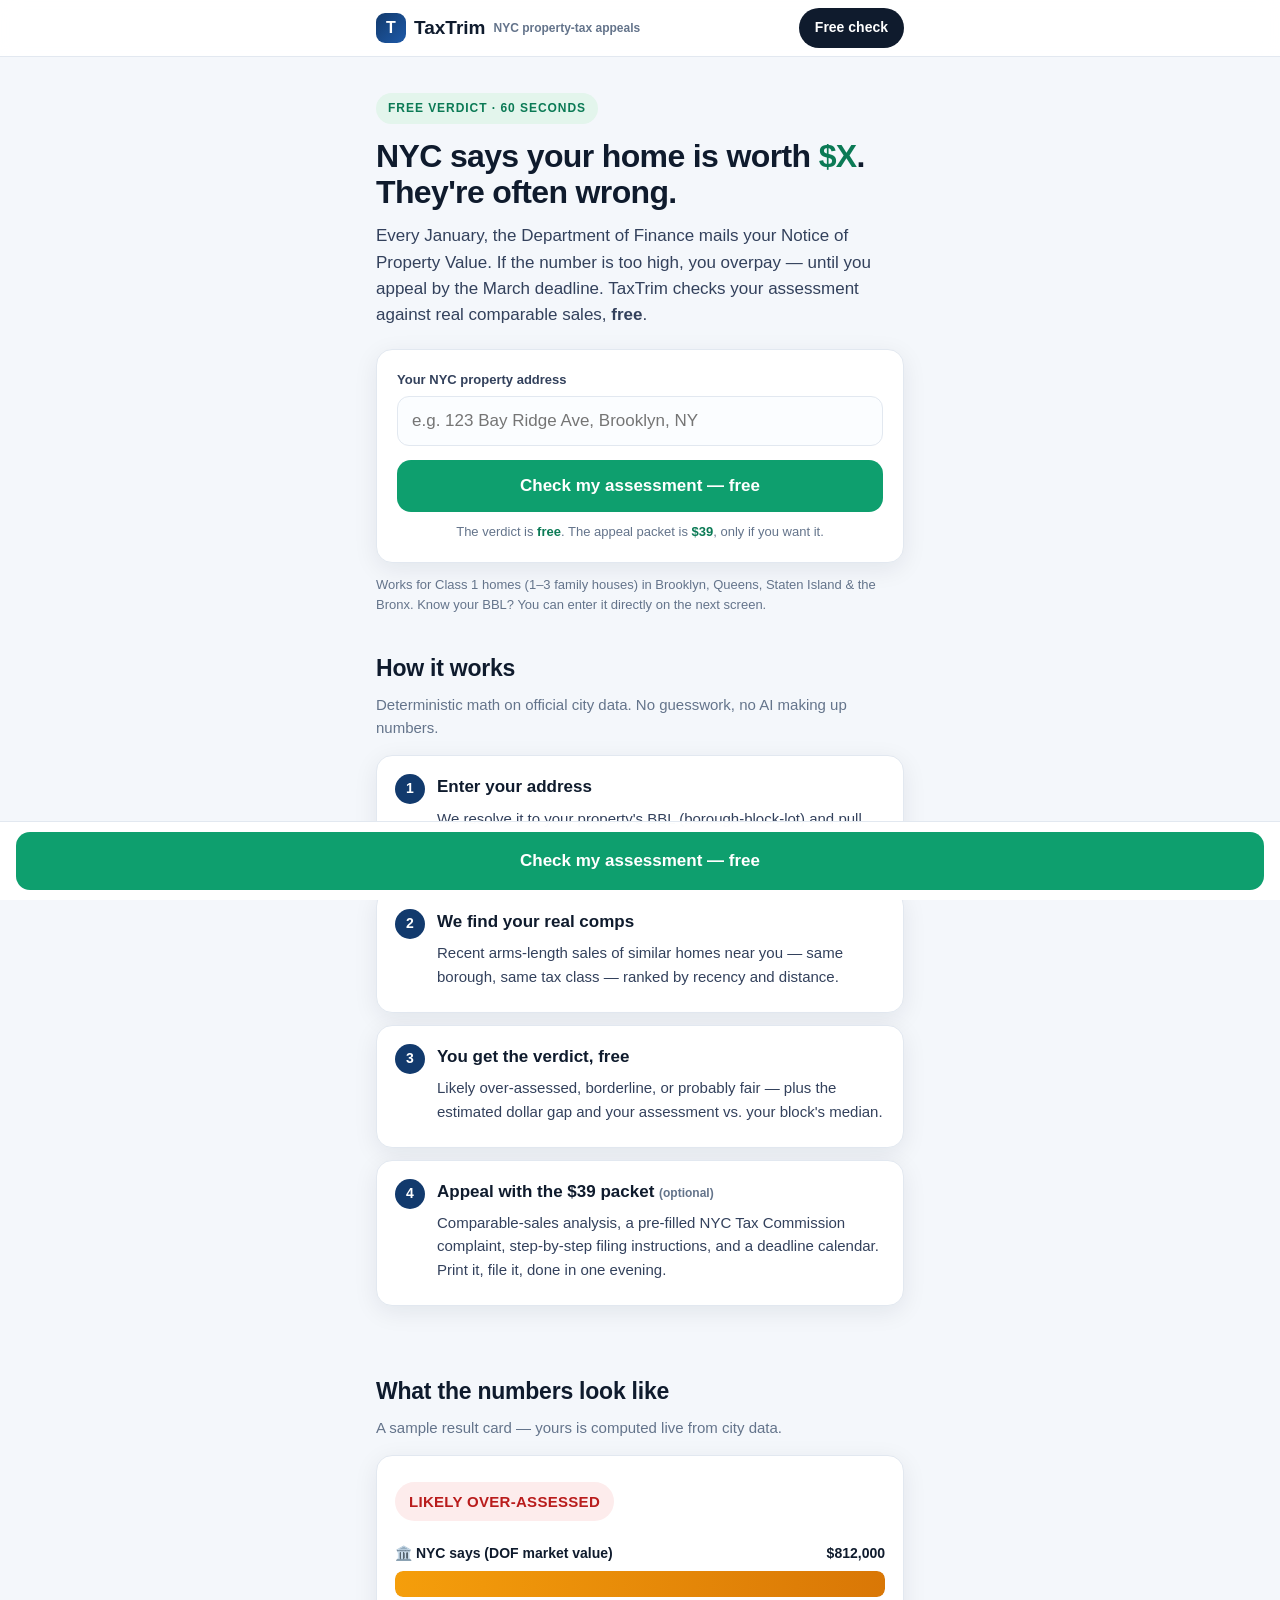
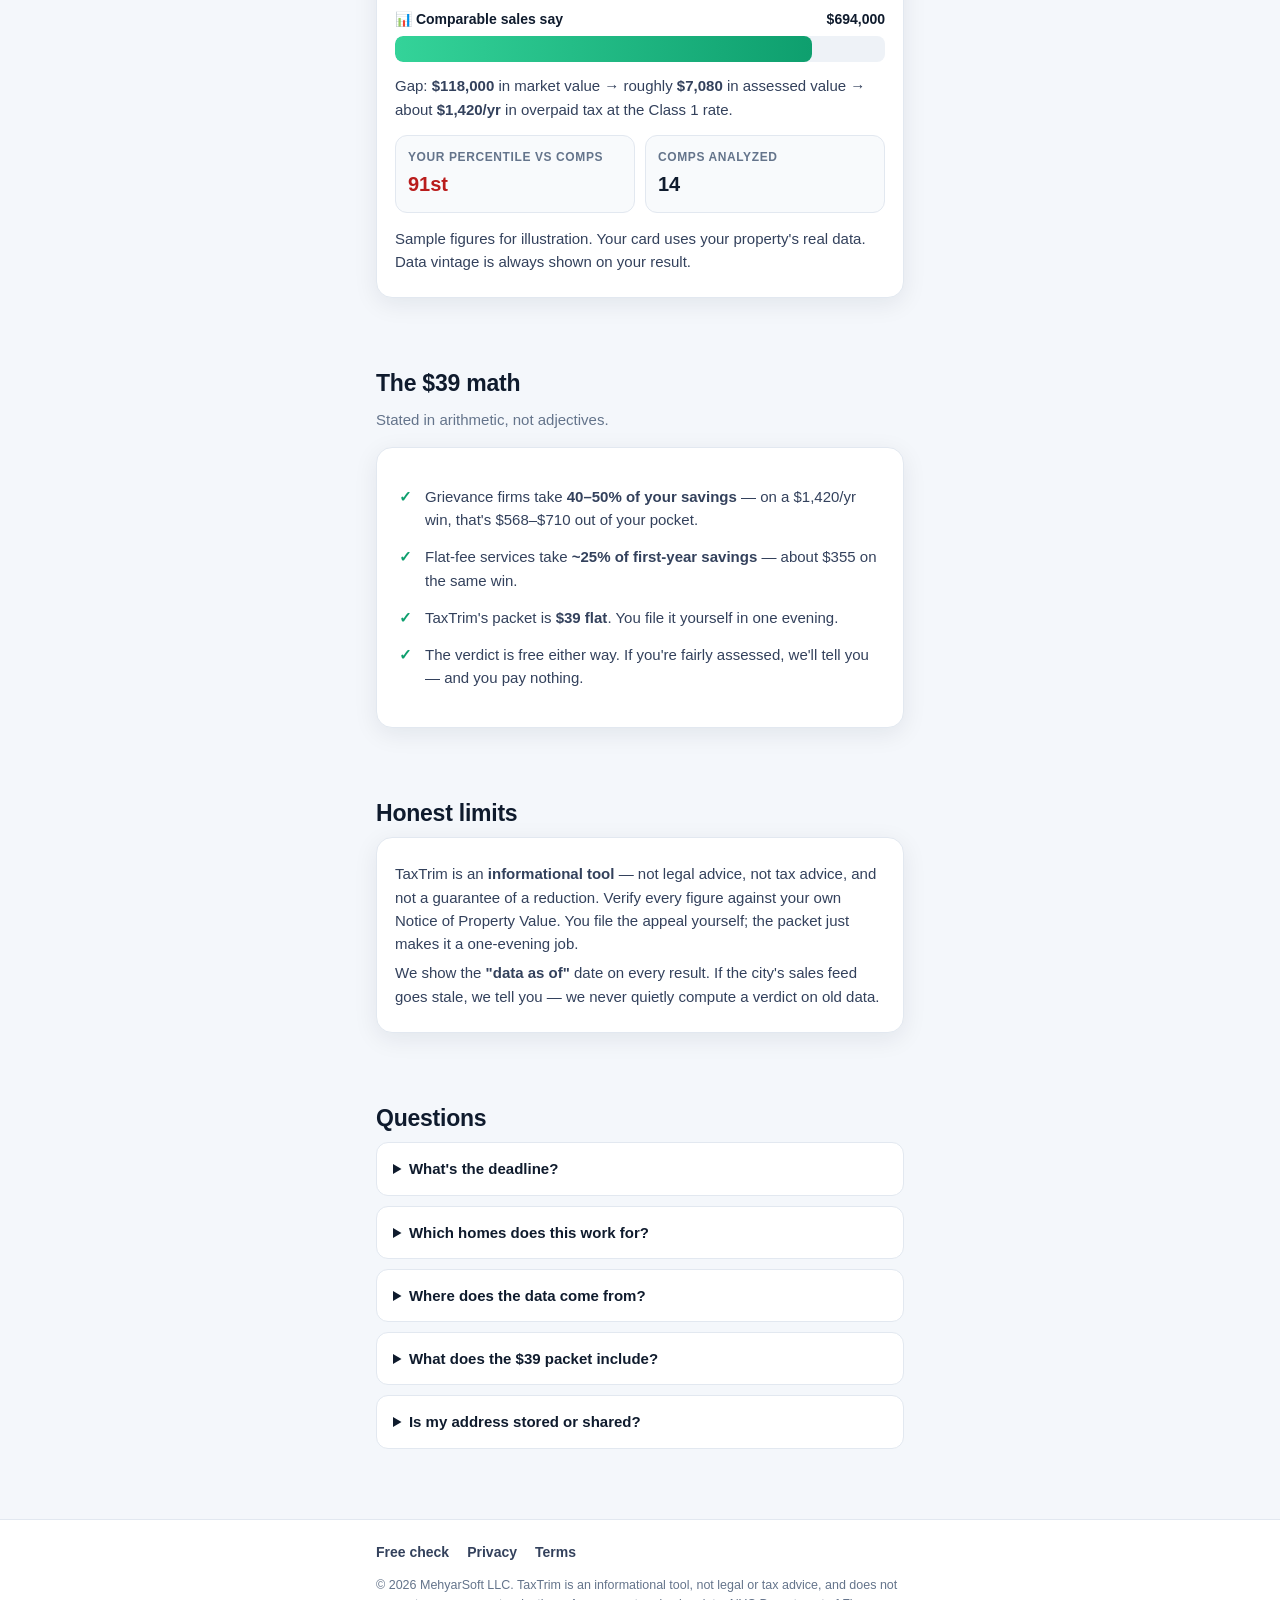
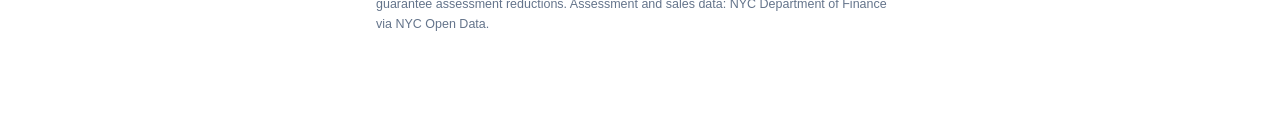
==== index.html @ 87673c1d "TaxTrim v1: free verdict engine, paid packet flow, legal pages" ====
<!DOCTYPE html>
<html lang="en">
<head>
<meta charset="utf-8">
<meta name="viewport" content="width=device-width, initial-scale=1, viewport-fit=cover">
<title>TaxTrim — NYC says your home is worth $X. They're often wrong.</title>
<meta name="description" content="Free 60-second check: is New York City over-assessing your home? Get your verdict free, then the $39 appeal packet with a pre-filled Tax Commission complaint.">
<link rel="stylesheet" href="/styles.css">
<link rel="icon" href="data:image/svg+xml,<svg xmlns='http://www.w3.org/2000/svg' viewBox='0 0 100 100'><text y='.9em' font-size='90'>🏠</text></svg>">
</head>
<body>
<header class="site-header">
  <div class="wrap">
    <a class="brand" href="/"><span class="mark">T</span> TaxTrim <small>NYC property-tax appeals</small></a>
    <a class="nav-cta" href="/check.html">Free check</a>
  </div>
</header>

<main class="wrap">
  <section class="hero">
    <span class="eyebrow">Free verdict · 60 seconds</span>
    <h1>NYC says your home is worth <span class="strike">$X</span>.<br>They're often wrong.</h1>
    <p class="lede">Every January, the Department of Finance mails your Notice of Property Value. If the number is too high, you overpay — until you appeal by the March deadline. TaxTrim checks your assessment against real comparable sales, <strong>free</strong>.</p>

    <div class="hero-card">
      <form id="hero-form" action="/check.html" method="get">
        <div class="field">
          <label for="hero-address">Your NYC property address</label>
          <input id="hero-address" name="address" type="text" inputmode="text" autocomplete="street-address"
                 placeholder="e.g. 123 Bay Ridge Ave, Brooklyn, NY" required>
        </div>
        <button class="btn" type="submit">Check my assessment — free</button>
      </form>
      <p class="free-note">The verdict is <strong>free</strong>. The appeal packet is <strong>$39</strong>, only if you want it.</p>
    </div>
    <p class="hint">Works for Class 1 homes (1–3 family houses) in Brooklyn, Queens, Staten Island &amp; the Bronx. Know your BBL? You can enter it directly on the next screen.</p>
  </section>

  <section class="section">
    <h2>How it works</h2>
    <p class="sub">Deterministic math on official city data. No guesswork, no AI making up numbers.</p>
    <div class="card step"><div class="n">1</div><div><h3>Enter your address</h3><p>We resolve it to your property's BBL (borough-block-lot) and pull your official Department of Finance assessment.</p></div></div>
    <div class="card step"><div class="n">2</div><div><h3>We find your real comps</h3><p>Recent arms-length sales of similar homes near you — same borough, same tax class — ranked by recency and distance.</p></div></div>
    <div class="card step"><div class="n">3</div><div><h3>You get the verdict, free</h3><p>Likely over-assessed, borderline, or probably fair — plus the estimated dollar gap and your assessment vs. your block's median.</p></div></div>
    <div class="card step"><div class="n">4</div><div><h3>Appeal with the $39 packet <span class="tiny">(optional)</span></h3><p>Comparable-sales analysis, a pre-filled NYC Tax Commission complaint, step-by-step filing instructions, and a deadline calendar. Print it, file it, done in one evening.</p></div></div>
  </section>

  <section class="section">
    <h2>What the numbers look like</h2>
    <p class="sub">A sample result card — yours is computed live from city data.</p>
    <div class="card">
      <span class="verdict-badge over">LIKELY OVER-ASSESSED</span>
      <div class="vs">
        <div class="vs-row">
          <div class="lab"><span>🏛️ NYC says (DOF market value)</span><span class="val">$812,000</span></div>
          <div class="bar nyc"><i style="width:100%"></i></div>
        </div>
        <div class="vs-row">
          <div class="lab"><span>📊 Comparable sales say</span><span class="val">$694,000</span></div>
          <div class="bar true"><i style="width:85%"></i></div>
        </div>
      </div>
      <p class="vs-caption">Gap: <strong>$118,000</strong> in market value → roughly <strong>$7,080</strong> in assessed value → about <strong>$1,420/yr</strong> in overpaid tax at the Class 1 rate.</p>
      <div class="stat-grid">
        <div class="stat"><div class="k">Your percentile vs comps</div><div class="v bad">91st</div></div>
        <div class="stat"><div class="k">Comps analyzed</div><div class="v">14</div></div>
      </div>
      <p class="tiny">Sample figures for illustration. Your card uses your property's real data. Data vintage is always shown on your result.</p>
    </div>
  </section>

  <section class="section">
    <h2>The $39 math</h2>
    <p class="sub">Stated in arithmetic, not adjectives.</p>
    <div class="card">
      <ul class="check-list">
        <li>Grievance firms take <strong>40–50% of your savings</strong> — on a $1,420/yr win, that's $568–$710 out of your pocket.</li>
        <li>Flat-fee services take <strong>~25% of first-year savings</strong> — about $355 on the same win.</li>
        <li>TaxTrim's packet is <strong>$39 flat</strong>. You file it yourself in one evening.</li>
        <li>The verdict is free either way. If you're fairly assessed, we'll tell you — and you pay nothing.</li>
      </ul>
    </div>
  </section>

  <section class="section">
    <h2>Honest limits</h2>
    <div class="card">
      <p>TaxTrim is an <strong>informational tool</strong> — not legal advice, not tax advice, and not a guarantee of a reduction. Verify every figure against your own Notice of Property Value. You file the appeal yourself; the packet just makes it a one-evening job.</p>
      <p>We show the <strong>"data as of"</strong> date on every result. If the city's sales feed goes stale, we tell you — we never quietly compute a verdict on old data.</p>
    </div>
  </section>

  <section class="section">
    <h2>Questions</h2>
    <details class="faq"><summary>What's the deadline?</summary><p>The NYC Tax Commission filing deadline for Class 1 properties is typically mid-March each year — it moves slightly, so your packet includes that year's exact deadline pulled from the Tax Commission calendar each January. Miss it and the number locks in for the year.</p></details>
    <details class="faq"><summary>Which homes does this work for?</summary><p>Class 1 properties: 1-, 2-, and 3-family homes in Brooklyn, Queens, Staten Island, and the Bronx. Condos and co-ops (Class 2) use a different valuation method — the check will tell you if your property isn't a fit.</p></details>
    <details class="faq"><summary>Where does the data come from?</summary><p>NYC Open Data: the Department of Finance property assessment roll, the rolling calendar sales file, and PLUTO for locations. Every result card stamps its data vintage.</p></details>
    <details class="faq"><summary>What does the $39 packet include?</summary><p>Your comparable-sales analysis with ranked comps, a pre-filled Tax Commission complaint narrative drafted from your exact numbers, step-by-step filing instructions, the deadline calendar, and a printable PDF. Plus an optional $49/year Assessment Watch that monitors your BBL and re-runs every January.</p></details>
    <details class="faq"><summary>Is my address stored or shared?</summary><p>Your address is used to look up public assessment records and compute your verdict. We never sell your data. Email is only used for your results and the packet you buy — one-click unsubscribe on everything, always. See our <a href="/privacy.html">privacy policy</a>.</p></details>
  </section>

  <div class="sticky-cta"><a class="btn" href="/check.html">Check my assessment — free</a></div>
</main>

<footer class="site-footer">
  <div class="wrap">
    <nav>
      <a href="/check.html">Free check</a>
      <a href="/privacy.html">Privacy</a>
      <a href="/terms.html">Terms</a>
    </nav>
    <p class="disclaimer">© 2026 MehyarSoft LLC. TaxTrim is an informational tool, not legal or tax advice, and does not guarantee assessment reductions. Assessment and sales data: NYC Department of Finance via NYC Open Data.</p>
  </div>
</footer>
<script>
document.getElementById('hero-form').addEventListener('submit', function(e){
  var v = document.getElementById('hero-address').value.trim();
  if (!v) { e.preventDefault(); }
});
</script>
</body>
</html>
---- styles.css ----
/* TaxTrim — mobile-first design system. Assume iPhone 390px. */
:root {
  --ink: #0f1b2d;
  --ink-soft: #33415c;
  --muted: #64748b;
  --paper: #ffffff;
  --bg: #f4f7fb;
  --card: #ffffff;
  --line: #e2e8f0;
  --accent: #0e9f6e;      /* money green */
  --accent-deep: #0b7a55;
  --navy: #123a6d;        /* civic blue */
  --warn: #d97706;
  --danger: #dc2626;
  --radius: 16px;
  --shadow: 0 6px 24px rgba(15, 27, 45, 0.08);
  --font: -apple-system, BlinkMacSystemFont, "SF Pro Text", "Segoe UI", Roboto, Helvetica, Arial, sans-serif;
}
* { box-sizing: border-box; -webkit-tap-highlight-color: transparent; }
html { -webkit-text-size-adjust: 100%; }
body {
  margin: 0; font-family: var(--font); background: var(--bg); color: var(--ink);
  font-size: 16px; line-height: 1.55;
}
a { color: var(--navy); }
.wrap { max-width: 560px; margin: 0 auto; padding: 0 16px; }

/* ── header ── */
.site-header {
  position: sticky; top: 0; z-index: 20;
  background: rgba(255,255,255,.92); backdrop-filter: blur(10px);
  border-bottom: 1px solid var(--line);
}
.site-header .wrap { display: flex; align-items: center; justify-content: space-between; height: 56px; }
.brand { display: flex; align-items: center; gap: 8px; font-weight: 800; font-size: 19px; color: var(--ink); text-decoration: none; }
.brand .mark {
  width: 30px; height: 30px; border-radius: 9px; display: inline-flex; align-items: center; justify-content: center;
  background: linear-gradient(135deg, var(--navy), #1e5aa8); color: #fff; font-size: 16px; font-weight: 900;
}
.brand small { font-weight: 600; color: var(--muted); font-size: 12px; }
.nav-cta {
  background: var(--ink); color: #fff; text-decoration: none; font-weight: 700; font-size: 14px;
  padding: 9px 16px; border-radius: 999px;
}

/* ── hero ── */
.hero { padding: 36px 0 8px; }
.eyebrow {
  display: inline-block; font-size: 12px; font-weight: 800; letter-spacing: .08em; text-transform: uppercase;
  color: var(--accent-deep); background: #e3f5ec; border-radius: 999px; padding: 6px 12px; margin-bottom: 14px;
}
h1 { font-size: 32px; line-height: 1.15; letter-spacing: -0.02em; margin: 0 0 12px; }
h1 .strike { color: var(--accent-deep); }
.lede { font-size: 17px; color: var(--ink-soft); margin: 0 0 20px; }
.hero-card {
  background: var(--card); border-radius: var(--radius); box-shadow: var(--shadow);
  padding: 20px; margin: 4px 0 12px; border: 1px solid var(--line);
}
.field label { display: block; font-size: 13px; font-weight: 700; color: var(--ink-soft); margin-bottom: 6px; }
.field input {
  width: 100%; font-size: 17px; padding: 14px 14px; border-radius: 12px;
  border: 1.5px solid var(--line); background: #fbfdff; color: var(--ink);
}
.field input:focus { outline: none; border-color: var(--navy); box-shadow: 0 0 0 3px rgba(18,58,109,.12); }
.hint { font-size: 13px; color: var(--muted); margin: 8px 0 0; }
.btn {
  display: block; width: 100%; text-align: center; border: 0; cursor: pointer;
  background: var(--accent); color: #fff; font-weight: 800; font-size: 17px;
  padding: 16px; border-radius: 14px; text-decoration: none; margin-top: 14px;
}
.btn:active { transform: scale(.99); }
.btn.secondary { background: var(--ink); }
.btn.ghost { background: transparent; color: var(--navy); border: 1.5px solid var(--line); }
.btn:disabled { opacity: .55; }
.free-note { text-align: center; font-size: 13px; color: var(--muted); margin: 10px 0 0; }
.free-note strong { color: var(--accent-deep); }

/* ── sections ── */
.section { padding: 28px 0; }
.section h2 { font-size: 23px; letter-spacing: -0.01em; margin: 0 0 6px; }
.section .sub { color: var(--muted); margin: 0 0 16px; font-size: 15px; }
.card { background: var(--card); border: 1px solid var(--line); border-radius: var(--radius); box-shadow: var(--shadow); padding: 18px; margin-bottom: 12px; }
.card h3 { margin: 0 0 6px; font-size: 17px; }
.card p { margin: 6px 0; color: var(--ink-soft); font-size: 15px; }
.step { display: flex; gap: 12px; align-items: flex-start; }
.step .n {
  flex: 0 0 30px; width: 30px; height: 30px; border-radius: 50%;
  background: var(--navy); color: #fff; font-weight: 800; font-size: 14px;
  display: flex; align-items: center; justify-content: center;
}

/* before/after bars */
.vs { margin: 14px 0 4px; }
.vs-row { margin-bottom: 12px; }
.vs-row .lab { display: flex; justify-content: space-between; font-size: 14px; font-weight: 700; margin-bottom: 6px; }
.vs-row .lab .val { font-variant-numeric: tabular-nums; }
.bar { height: 26px; border-radius: 8px; background: #eef2f7; overflow: hidden; position: relative; }
.bar > i { display: block; height: 100%; border-radius: 8px; }
.bar.nyc > i { background: linear-gradient(90deg, #f59e0b, #d97706); }
.bar.true > i { background: linear-gradient(90deg, #34d399, var(--accent)); }
.vs-caption { font-size: 13px; color: var(--muted); }

/* verdict meter */
.meter { height: 14px; border-radius: 999px; background: linear-gradient(90deg, var(--accent) 0 33%, var(--warn) 33% 66%, var(--danger) 66% 100%); position: relative; margin: 18px 0 6px; }
.meter .pin {
  position: absolute; top: -7px; width: 4px; height: 28px; background: var(--ink); border-radius: 2px;
  transform: translateX(-2px);
}
.meter-labels { display: flex; justify-content: space-between; font-size: 11px; color: var(--muted); font-weight: 700; }
.verdict-badge {
  display: inline-block; font-weight: 900; font-size: 15px; letter-spacing: .02em;
  padding: 8px 14px; border-radius: 999px; margin: 8px 0;
}
.verdict-badge.over { background: #fdecec; color: #b91c1c; }
.verdict-badge.border { background: #fef3e2; color: #b45309; }
.verdict-badge.fair { background: #e3f5ec; color: var(--accent-deep); }
.verdict-badge.blocked { background: #e2e8f0; color: var(--ink-soft); }
.stat-grid { display: grid; grid-template-columns: 1fr 1fr; gap: 10px; margin: 14px 0; }
.stat { background: #f8fafc; border: 1px solid var(--line); border-radius: 12px; padding: 12px; }
.stat .k { font-size: 12px; color: var(--muted); font-weight: 700; text-transform: uppercase; letter-spacing: .05em; }
.stat .v { font-size: 20px; font-weight: 800; font-variant-numeric: tabular-nums; margin-top: 2px; }
.stat .v.good { color: var(--accent-deep); }
.stat .v.bad { color: #b91c1c; }

/* paywall */
.paywall { border: 2px solid var(--accent); }
.price-row { display: flex; align-items: baseline; gap: 8px; margin: 8px 0; }
.price { font-size: 38px; font-weight: 900; letter-spacing: -0.02em; }
.price-note { color: var(--muted); font-size: 14px; }
.check-list { list-style: none; padding: 0; margin: 12px 0; }
.check-list li { padding: 7px 0 7px 30px; position: relative; font-size: 15px; color: var(--ink-soft); }
.check-list li::before { content: "✓"; position: absolute; left: 4px; color: var(--accent); font-weight: 900; }

/* forms */
.email-gate { background: #f0f7ff; border: 1.5px dashed #9db8dd; border-radius: var(--radius); padding: 18px; margin: 16px 0; }
.email-gate h3 { margin: 0 0 6px; }
.inline-form { display: flex; gap: 8px; margin-top: 10px; }
.inline-form input { flex: 1; font-size: 16px; padding: 12px; border-radius: 10px; border: 1.5px solid var(--line); min-width: 0; }
.inline-form button { background: var(--navy); color: #fff; border: 0; border-radius: 10px; font-weight: 800; padding: 0 18px; font-size: 15px; }
.tiny { font-size: 12px; color: var(--muted); }
.error { background: #fdecec; color: #b91c1c; border-radius: 10px; padding: 12px; font-size: 14px; margin: 12px 0; display: none; }
.spinner { text-align: center; padding: 36px 0; color: var(--muted); }
.spinner .ring {
  width: 34px; height: 34px; border-radius: 50%; margin: 0 auto 12px;
  border: 3px solid var(--line); border-top-color: var(--navy); animation: spin 0.9s linear infinite;
}
@keyframes spin { to { transform: rotate(360deg); } }

/* tables */
table.comps { width: 100%; border-collapse: collapse; font-size: 13.5px; }
table.comps th { text-align: left; font-size: 11px; text-transform: uppercase; letter-spacing: .05em; color: var(--muted); padding: 8px 6px; border-bottom: 2px solid var(--line); }
table.comps td { padding: 9px 6px; border-bottom: 1px solid var(--line); font-variant-numeric: tabular-nums; }
.scroll-x { overflow-x: auto; -webkit-overflow-scrolling: touch; }

/* footer */
.site-footer { border-top: 1px solid var(--line); margin-top: 32px; padding: 22px 0 90px; background: #fff; }
.site-footer nav { display: flex; gap: 18px; flex-wrap: wrap; margin-bottom: 12px; }
.site-footer nav a { font-size: 14px; color: var(--ink-soft); text-decoration: none; font-weight: 600; }
.disclaimer { font-size: 12.5px; color: var(--muted); }

/* sticky mobile CTA */
.sticky-cta {
  position: fixed; left: 0; right: 0; bottom: 0; z-index: 30;
  background: rgba(255,255,255,.96); backdrop-filter: blur(10px);
  border-top: 1px solid var(--line); padding: 10px 16px calc(10px + env(safe-area-inset-bottom));
}
.sticky-cta .btn { margin-top: 0; }

/* faq */
details.faq { background: var(--card); border: 1px solid var(--line); border-radius: 12px; padding: 14px 16px; margin-bottom: 10px; }
details.faq summary { font-weight: 700; cursor: pointer; font-size: 15px; }
details.faq p { color: var(--ink-soft); font-size: 14.5px; margin: 8px 0 0; }

/* packet */
.packet-doc { background: #fff; border: 1px solid var(--line); border-radius: 8px; padding: 26px 20px; margin: 16px 0; }
.packet-doc h2 { font-size: 20px; margin: 22px 0 8px; }
.packet-doc h2:first-child { margin-top: 0; }
.packet-doc p, .packet-doc li { font-size: 14.5px; color: var(--ink-soft); }
.narrative { background: #fbfdff; border-left: 4px solid var(--navy); padding: 14px 16px; border-radius: 0 10px 10px 0; margin: 12px 0; }
.narrative p { font-size: 14.5px; }
@media print {
  .site-header, .site-footer, .sticky-cta, .no-print { display: none !important; }
  body { background: #fff; }
  .packet-doc { border: 0; box-shadow: none; }
}
.vintage { font-size: 12px; color: var(--muted); }
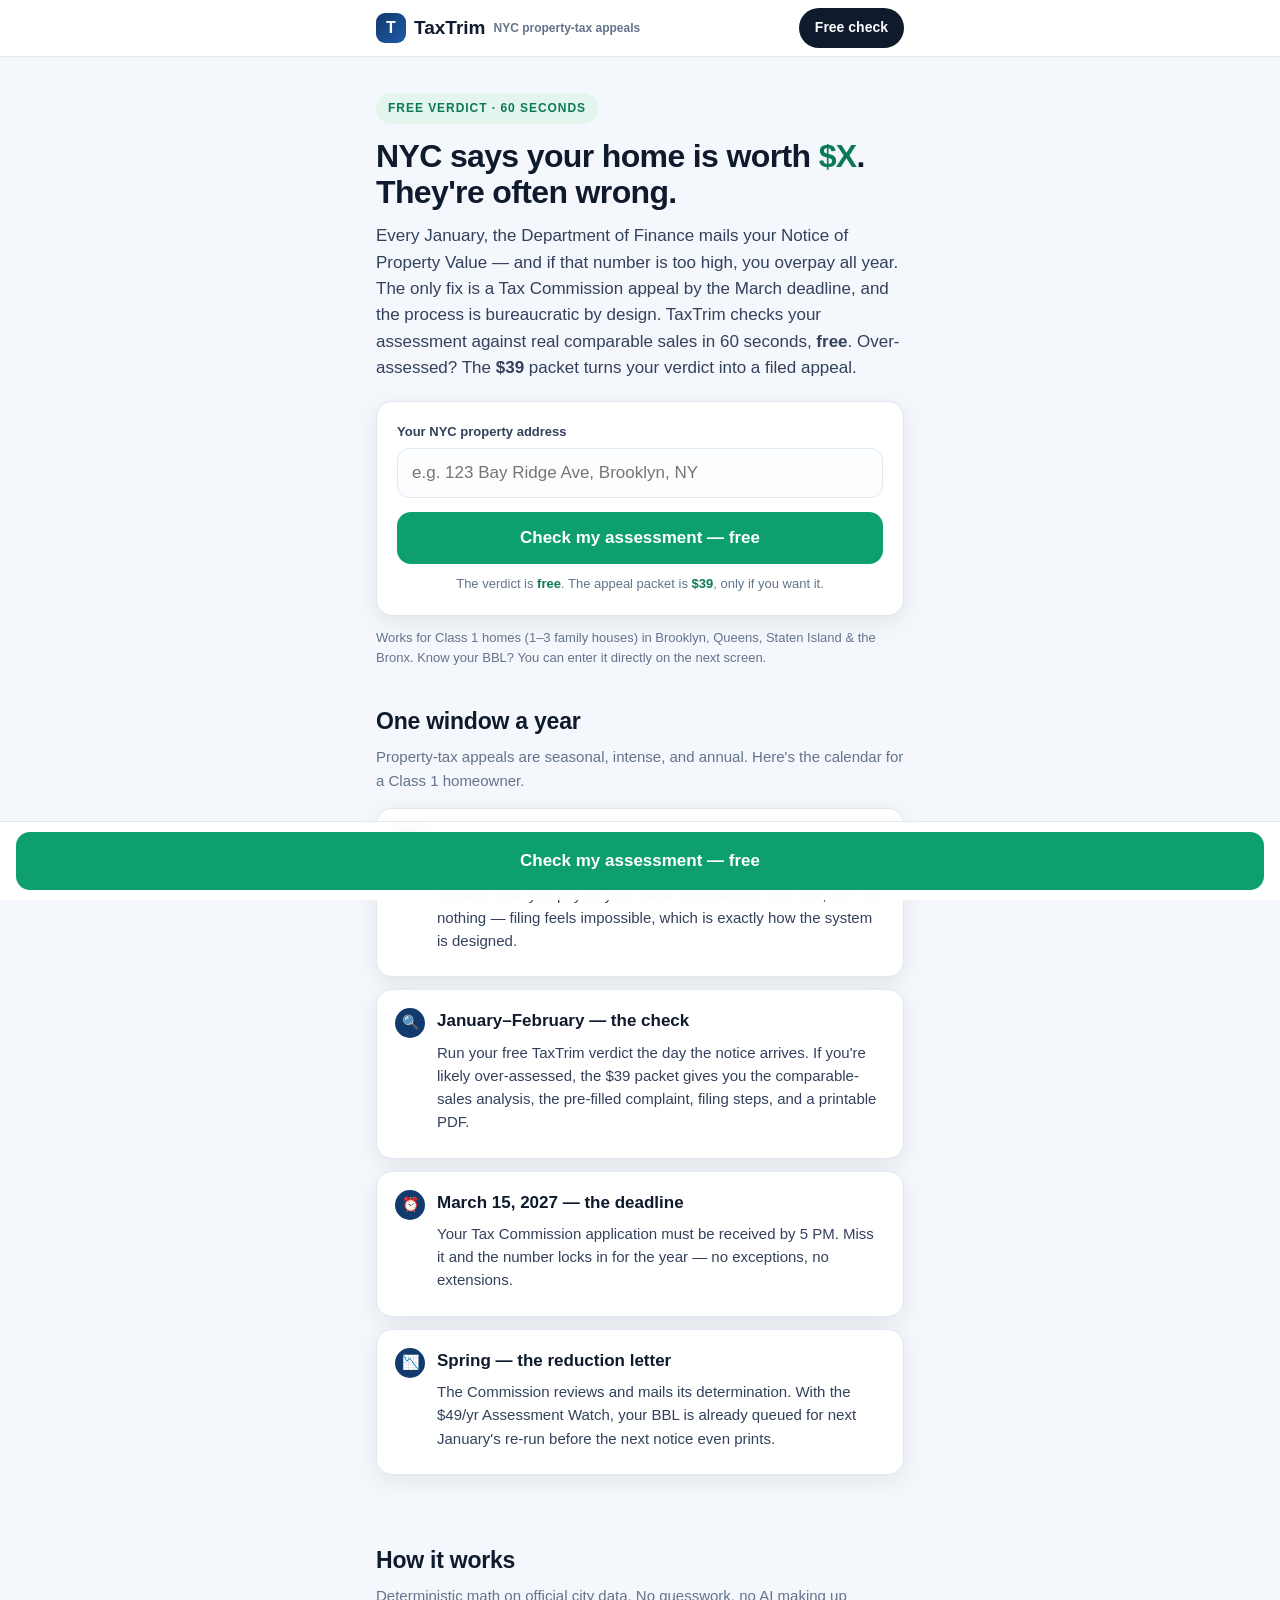
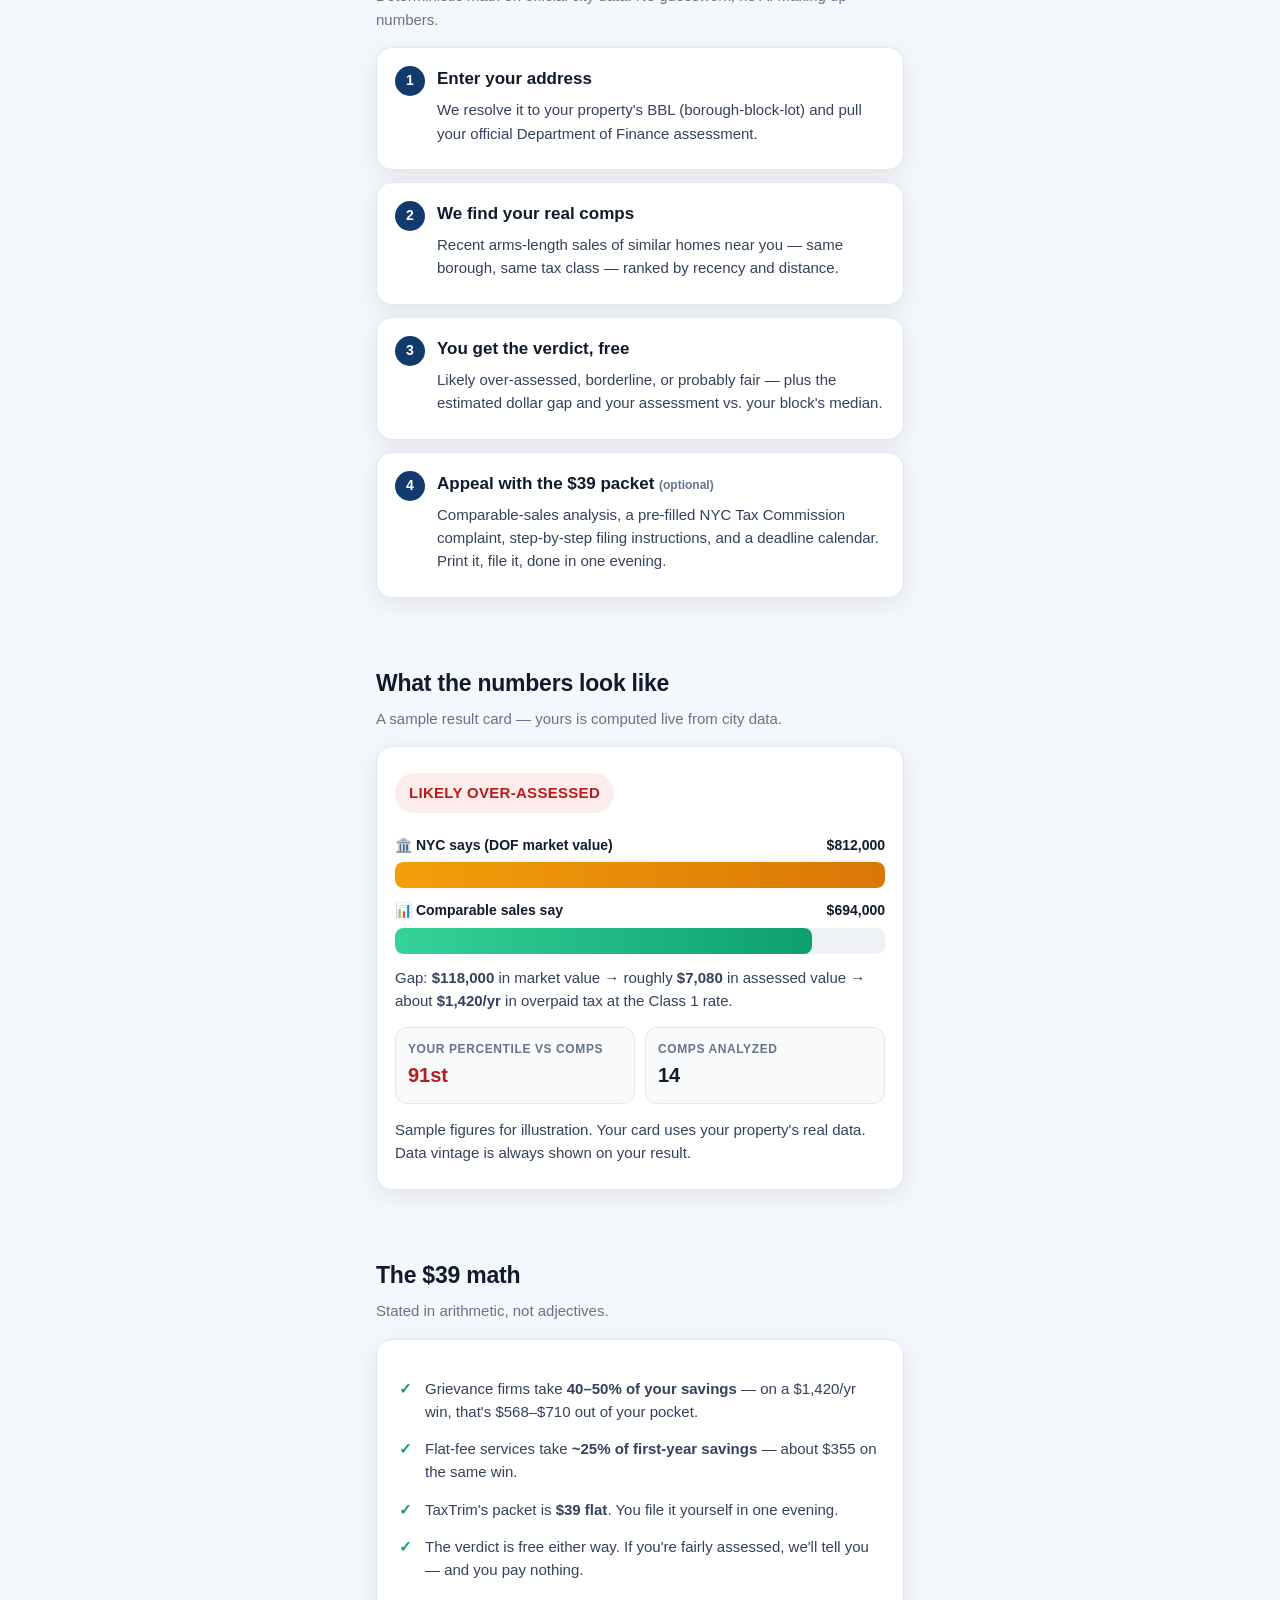
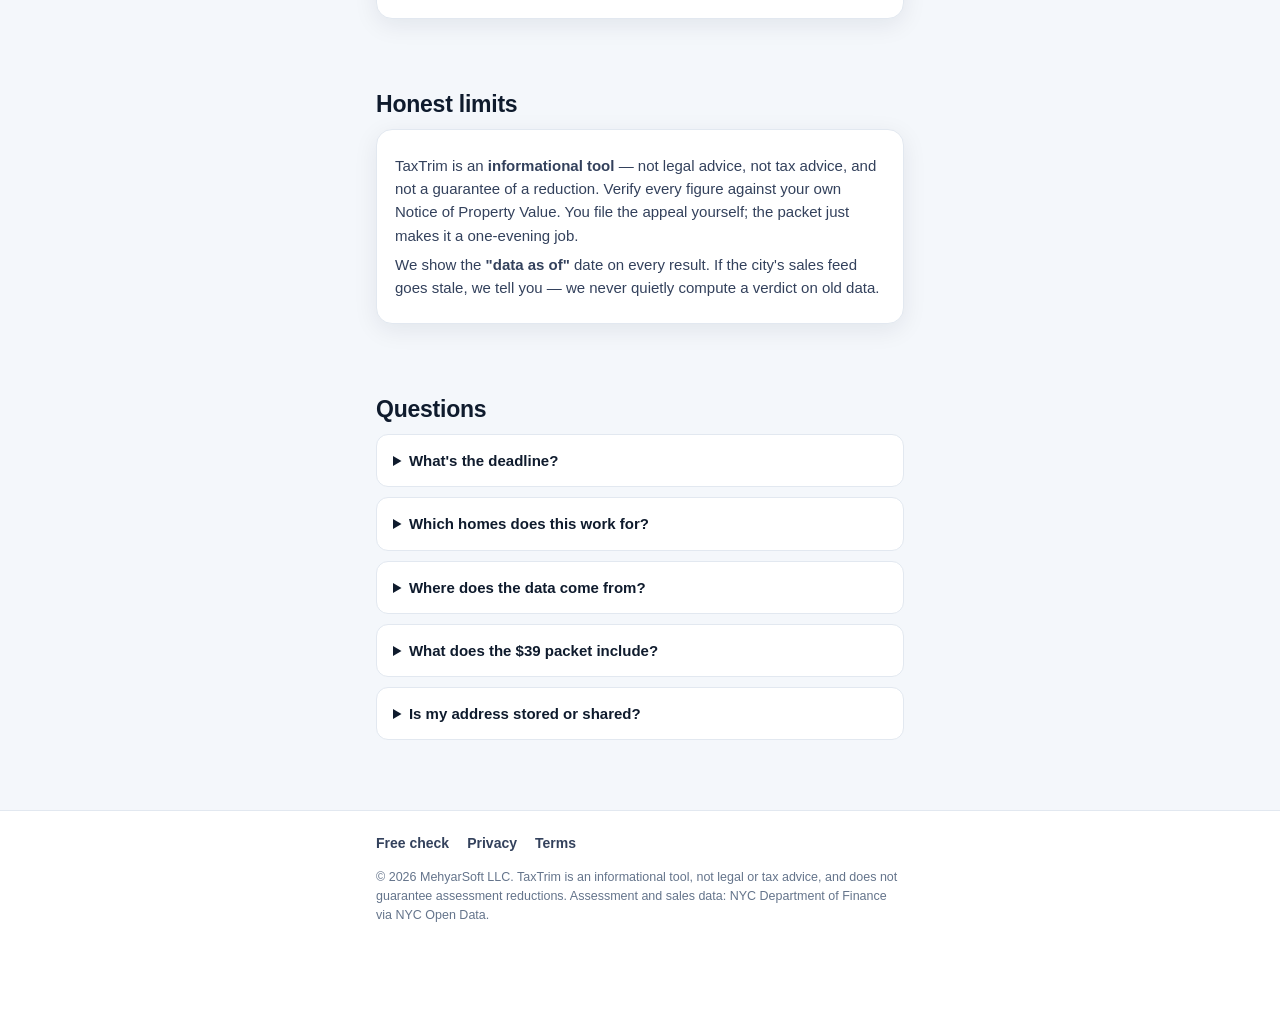
==== commit ed5e213c: "Copy: January-panic hero, one-window-a-year seasonality section, verified Mar 15 2027 deadline FAQ" ====
--- a/index.html
+++ b/index.html
@@ -20,7 +20,7 @@
   <section class="hero">
     <span class="eyebrow">Free verdict · 60 seconds</span>
     <h1>NYC says your home is worth <span class="strike">$X</span>.<br>They're often wrong.</h1>
-    <p class="lede">Every January, the Department of Finance mails your Notice of Property Value. If the number is too high, you overpay — until you appeal by the March deadline. TaxTrim checks your assessment against real comparable sales, <strong>free</strong>.</p>
+    <p class="lede">Every January, the Department of Finance mails your Notice of Property Value — and if that number is too high, you overpay all year. The only fix is a Tax Commission appeal by the March deadline, and the process is bureaucratic by design. TaxTrim checks your assessment against real comparable sales in 60 seconds, <strong>free</strong>. Over-assessed? The <strong>$39</strong> packet turns your verdict into a filed appeal.</p>
 
     <div class="hero-card">
       <form id="hero-form" action="/check.html" method="get">
@@ -34,6 +34,15 @@
       <p class="free-note">The verdict is <strong>free</strong>. The appeal packet is <strong>$39</strong>, only if you want it.</p>
     </div>
     <p class="hint">Works for Class 1 homes (1–3 family houses) in Brooklyn, Queens, Staten Island &amp; the Bronx. Know your BBL? You can enter it directly on the next screen.</p>
+  </section>
+
+  <section class="section">
+    <h2>One window a year</h2>
+    <p class="sub">Property-tax appeals are seasonal, intense, and annual. Here's the calendar for a Class 1 homeowner.</p>
+    <div class="card step"><div class="n">📬</div><div><h3>January — the notice lands</h3><p>Your Notice of Property Value arrives in the mail. That number decides what you pay all year. Most homeowners feel sick, then do nothing — filing feels impossible, which is exactly how the system is designed.</p></div></div>
+    <div class="card step"><div class="n">🔍</div><div><h3>January–February — the check</h3><p>Run your free TaxTrim verdict the day the notice arrives. If you're likely over-assessed, the $39 packet gives you the comparable-sales analysis, the pre-filled complaint, filing steps, and a printable PDF.</p></div></div>
+    <div class="card step"><div class="n">⏰</div><div><h3>March 15, 2027 — the deadline</h3><p>Your Tax Commission application must be received by 5 PM. Miss it and the number locks in for the year — no exceptions, no extensions.</p></div></div>
+    <div class="card step"><div class="n">📉</div><div><h3>Spring — the reduction letter</h3><p>The Commission reviews and mails its determination. With the $49/yr Assessment Watch, your BBL is already queued for next January's re-run before the next notice even prints.</p></div></div>
   </section>
 
   <section class="section">
@@ -92,7 +101,7 @@
 
   <section class="section">
     <h2>Questions</h2>
-    <details class="faq"><summary>What's the deadline?</summary><p>The NYC Tax Commission filing deadline for Class 1 properties is typically mid-March each year — it moves slightly, so your packet includes that year's exact deadline pulled from the Tax Commission calendar each January. Miss it and the number locks in for the year.</p></details>
+    <details class="faq"><summary>What's the deadline?</summary><p>For the 2027/28 tax year, the NYC Tax Commission filing deadline for Class 1 properties is <strong>March 15, 2027</strong> (applications must be received by 5 PM). It moves slightly year to year, so your packet includes that year's exact deadline — pulled fresh each January. Miss it and the number locks in for the year.</p></details>
     <details class="faq"><summary>Which homes does this work for?</summary><p>Class 1 properties: 1-, 2-, and 3-family homes in Brooklyn, Queens, Staten Island, and the Bronx. Condos and co-ops (Class 2) use a different valuation method — the check will tell you if your property isn't a fit.</p></details>
     <details class="faq"><summary>Where does the data come from?</summary><p>NYC Open Data: the Department of Finance property assessment roll, the rolling calendar sales file, and PLUTO for locations. Every result card stamps its data vintage.</p></details>
     <details class="faq"><summary>What does the $39 packet include?</summary><p>Your comparable-sales analysis with ranked comps, a pre-filled Tax Commission complaint narrative drafted from your exact numbers, step-by-step filing instructions, the deadline calendar, and a printable PDF. Plus an optional $49/year Assessment Watch that monitors your BBL and re-runs every January.</p></details>
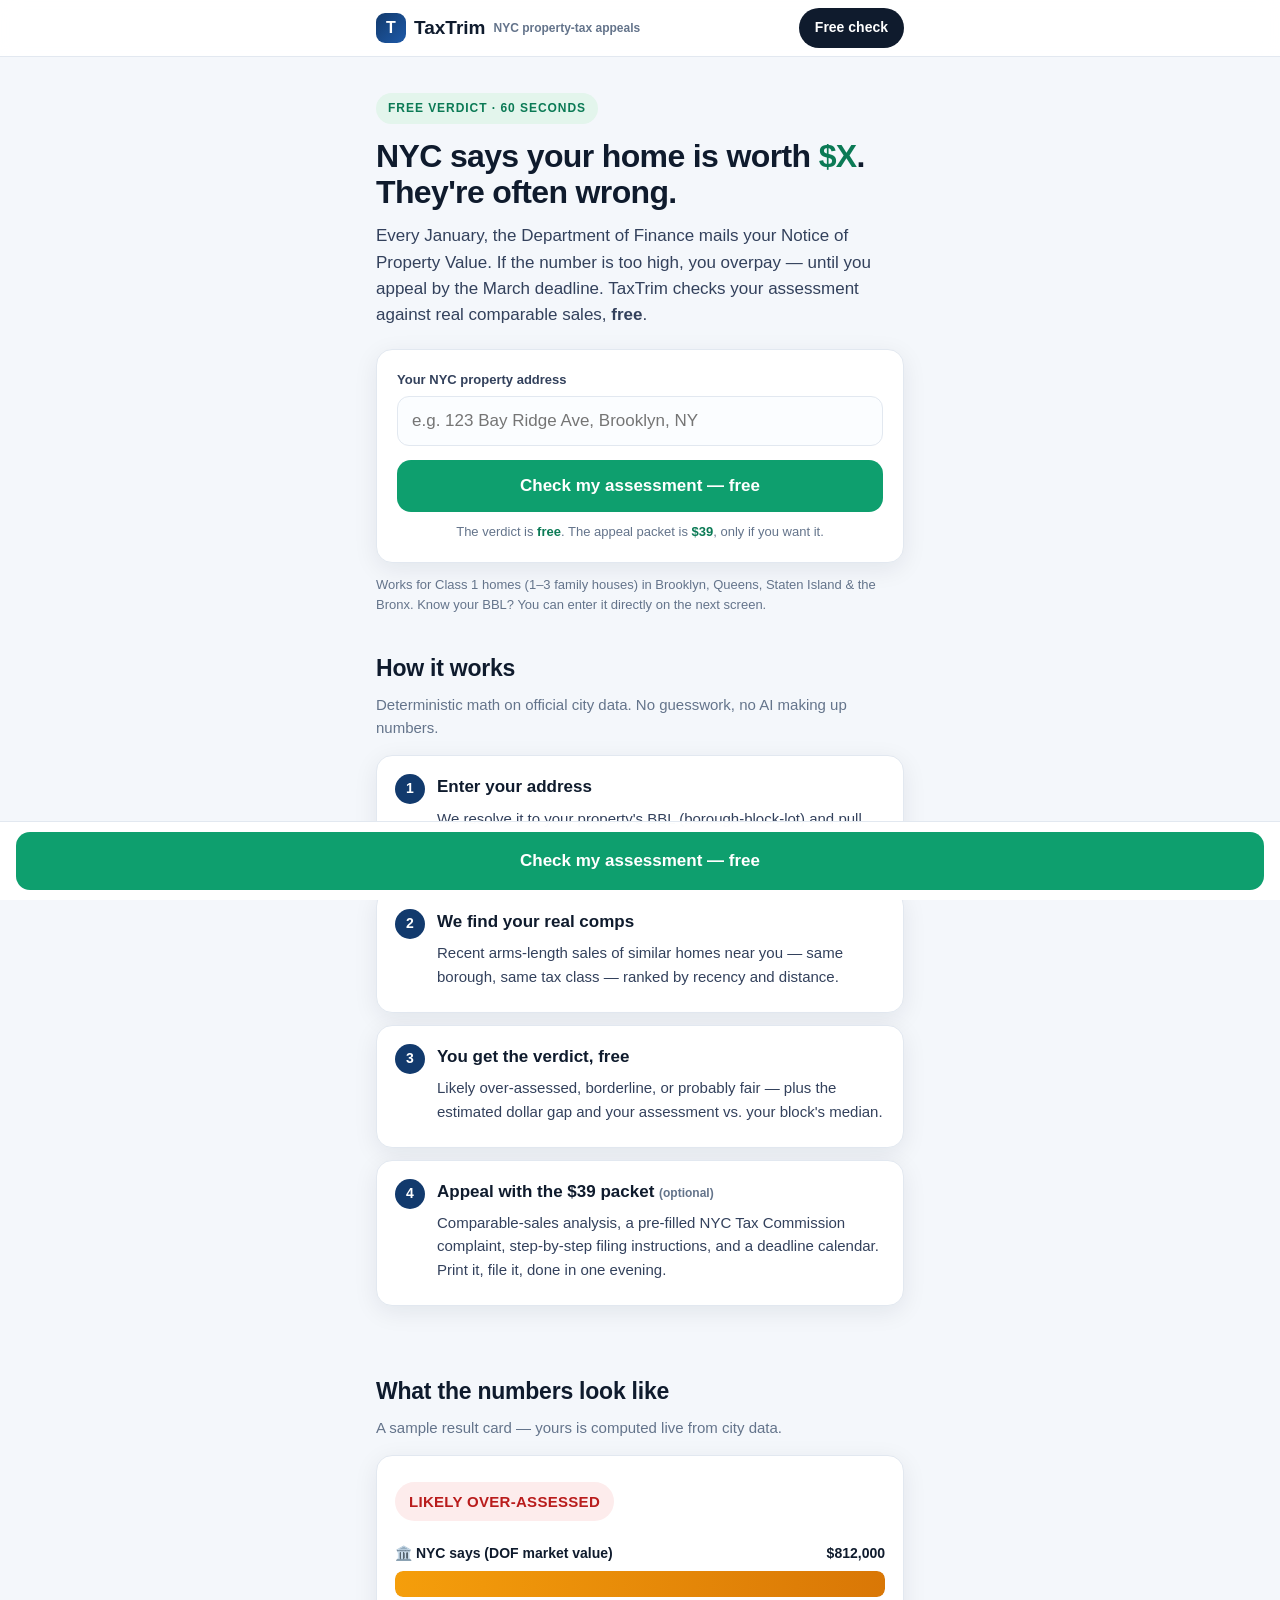
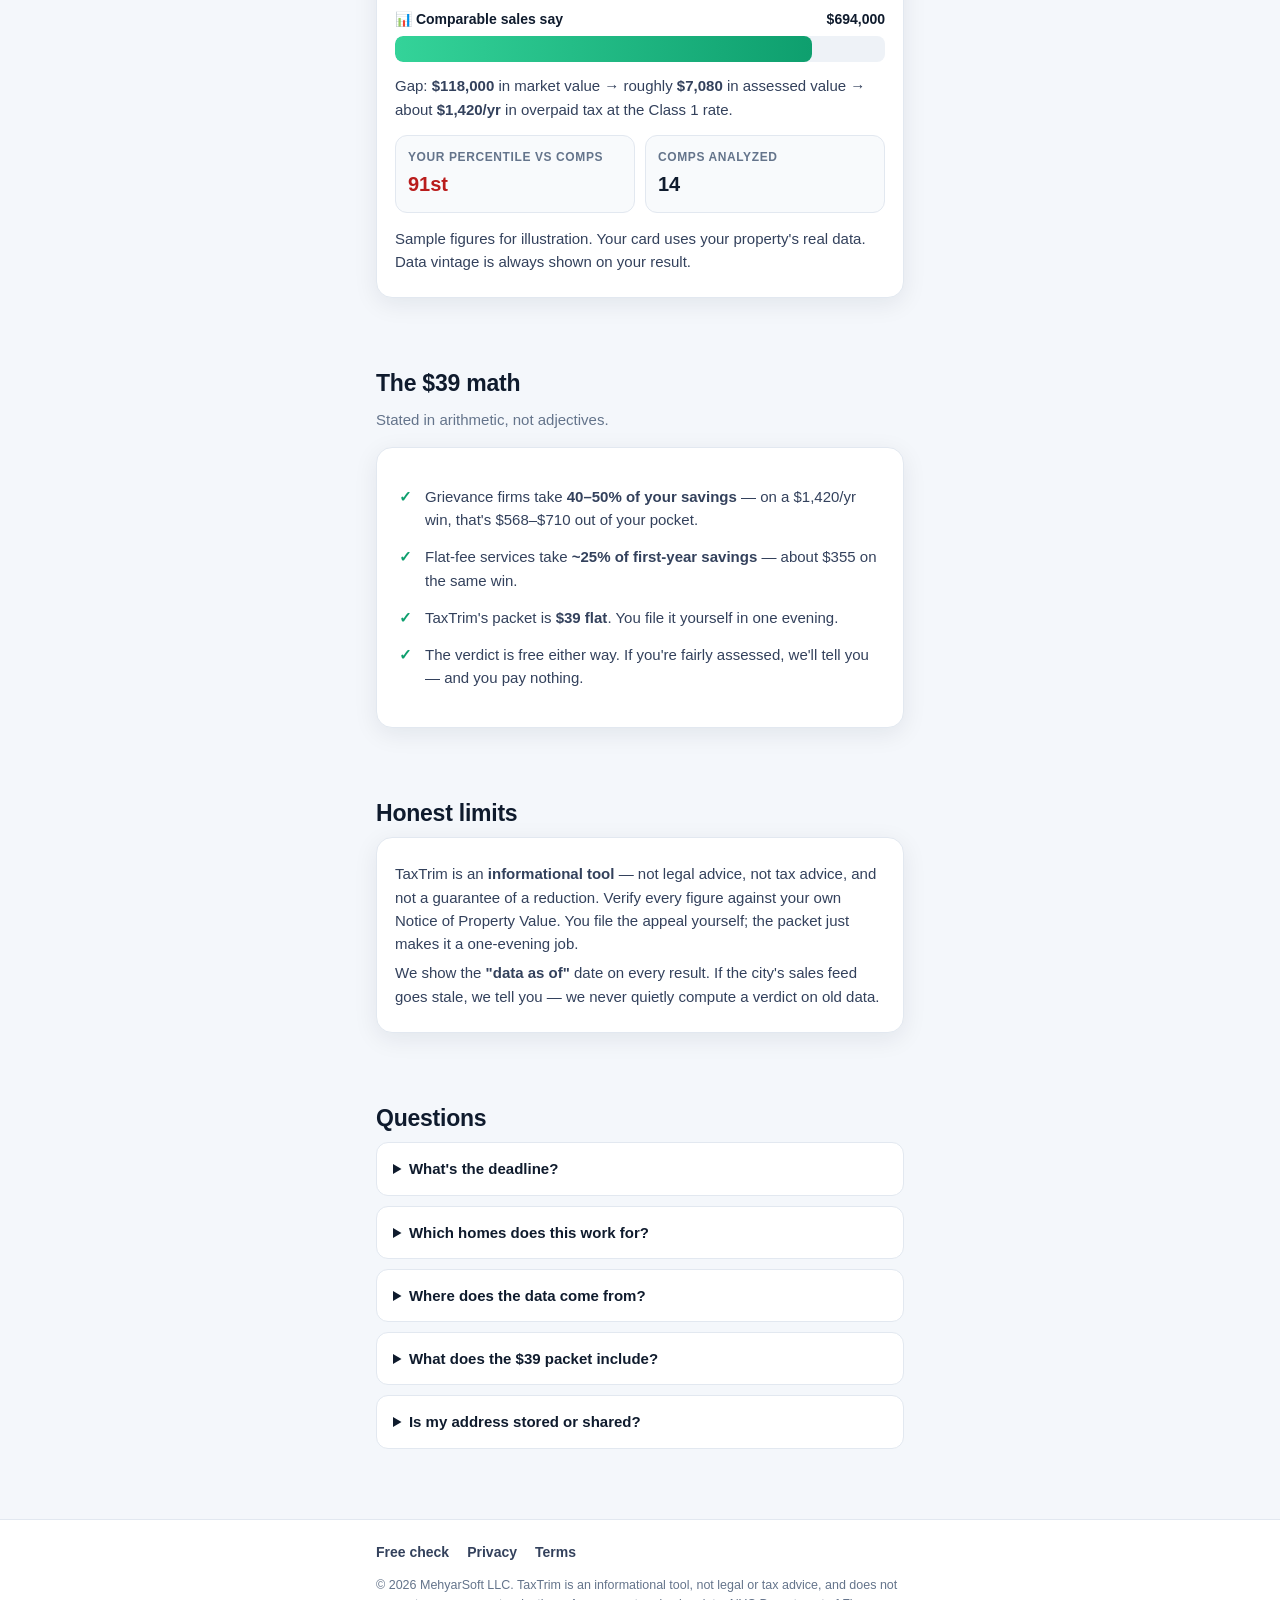
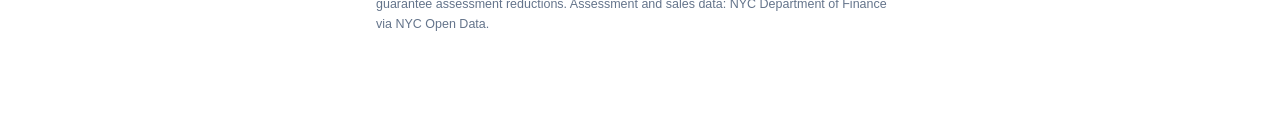
==== commit 0e83ccd9: "Sync deployed pwa build" ====
--- a/index.html
+++ b/index.html
@@ -20,7 +20,7 @@
   <section class="hero">
     <span class="eyebrow">Free verdict · 60 seconds</span>
     <h1>NYC says your home is worth <span class="strike">$X</span>.<br>They're often wrong.</h1>
-    <p class="lede">Every January, the Department of Finance mails your Notice of Property Value — and if that number is too high, you overpay all year. The only fix is a Tax Commission appeal by the March deadline, and the process is bureaucratic by design. TaxTrim checks your assessment against real comparable sales in 60 seconds, <strong>free</strong>. Over-assessed? The <strong>$39</strong> packet turns your verdict into a filed appeal.</p>
+    <p class="lede">Every January, the Department of Finance mails your Notice of Property Value. If the number is too high, you overpay — until you appeal by the March deadline. TaxTrim checks your assessment against real comparable sales, <strong>free</strong>.</p>
 
     <div class="hero-card">
       <form id="hero-form" action="/check.html" method="get">
@@ -34,15 +34,6 @@
       <p class="free-note">The verdict is <strong>free</strong>. The appeal packet is <strong>$39</strong>, only if you want it.</p>
     </div>
     <p class="hint">Works for Class 1 homes (1–3 family houses) in Brooklyn, Queens, Staten Island &amp; the Bronx. Know your BBL? You can enter it directly on the next screen.</p>
-  </section>
-
-  <section class="section">
-    <h2>One window a year</h2>
-    <p class="sub">Property-tax appeals are seasonal, intense, and annual. Here's the calendar for a Class 1 homeowner.</p>
-    <div class="card step"><div class="n">📬</div><div><h3>January — the notice lands</h3><p>Your Notice of Property Value arrives in the mail. That number decides what you pay all year. Most homeowners feel sick, then do nothing — filing feels impossible, which is exactly how the system is designed.</p></div></div>
-    <div class="card step"><div class="n">🔍</div><div><h3>January–February — the check</h3><p>Run your free TaxTrim verdict the day the notice arrives. If you're likely over-assessed, the $39 packet gives you the comparable-sales analysis, the pre-filled complaint, filing steps, and a printable PDF.</p></div></div>
-    <div class="card step"><div class="n">⏰</div><div><h3>March 15, 2027 — the deadline</h3><p>Your Tax Commission application must be received by 5 PM. Miss it and the number locks in for the year — no exceptions, no extensions.</p></div></div>
-    <div class="card step"><div class="n">📉</div><div><h3>Spring — the reduction letter</h3><p>The Commission reviews and mails its determination. With the $49/yr Assessment Watch, your BBL is already queued for next January's re-run before the next notice even prints.</p></div></div>
   </section>
 
   <section class="section">
@@ -101,7 +92,7 @@
 
   <section class="section">
     <h2>Questions</h2>
-    <details class="faq"><summary>What's the deadline?</summary><p>For the 2027/28 tax year, the NYC Tax Commission filing deadline for Class 1 properties is <strong>March 15, 2027</strong> (applications must be received by 5 PM). It moves slightly year to year, so your packet includes that year's exact deadline — pulled fresh each January. Miss it and the number locks in for the year.</p></details>
+    <details class="faq"><summary>What's the deadline?</summary><p>The NYC Tax Commission filing deadline for Class 1 properties is typically mid-March each year — it moves slightly, so your packet includes that year's exact deadline pulled from the Tax Commission calendar each January. Miss it and the number locks in for the year.</p></details>
     <details class="faq"><summary>Which homes does this work for?</summary><p>Class 1 properties: 1-, 2-, and 3-family homes in Brooklyn, Queens, Staten Island, and the Bronx. Condos and co-ops (Class 2) use a different valuation method — the check will tell you if your property isn't a fit.</p></details>
     <details class="faq"><summary>Where does the data come from?</summary><p>NYC Open Data: the Department of Finance property assessment roll, the rolling calendar sales file, and PLUTO for locations. Every result card stamps its data vintage.</p></details>
     <details class="faq"><summary>What does the $39 packet include?</summary><p>Your comparable-sales analysis with ranked comps, a pre-filled Tax Commission complaint narrative drafted from your exact numbers, step-by-step filing instructions, the deadline calendar, and a printable PDF. Plus an optional $49/year Assessment Watch that monitors your BBL and re-runs every January.</p></details>
--- a/styles.css
+++ b/styles.css
@@ -166,6 +166,9 @@
 }
 .sticky-cta .btn { margin-top: 0; }
 
+/* result view needs clearance above the fixed sticky CTA (two buttons tall) */
+#result-view { padding-bottom: 180px; }
+
 /* faq */
 details.faq { background: var(--card); border: 1px solid var(--line); border-radius: 12px; padding: 14px 16px; margin-bottom: 10px; }
 details.faq summary { font-weight: 700; cursor: pointer; font-size: 15px; }
